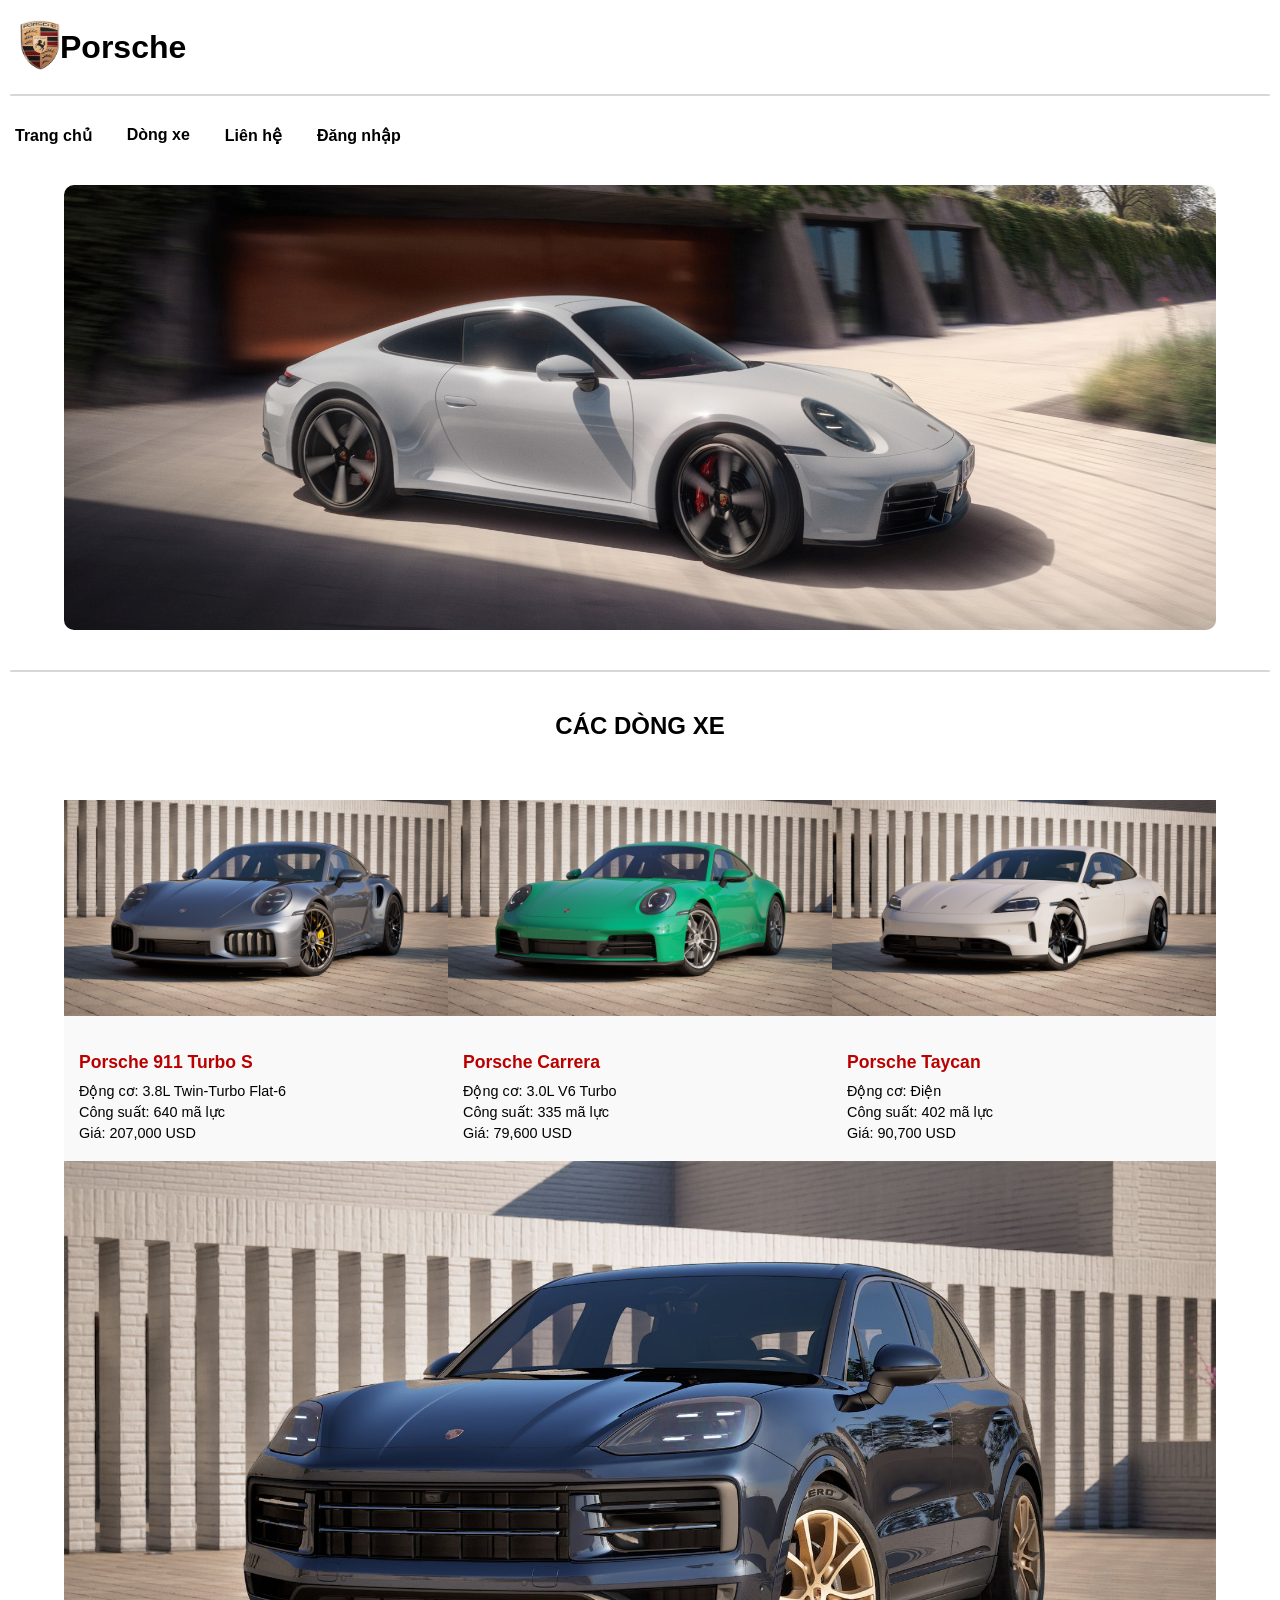
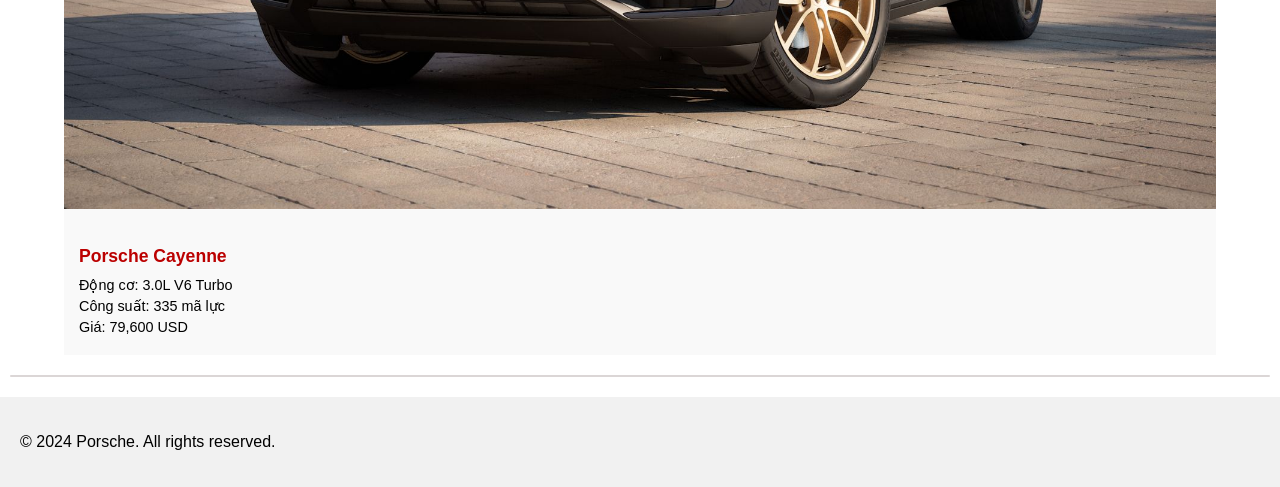
==== index.html @ 990bc904 "update web" ====
<!DOCTYPE html>
<html lang="vi">
<head>
  <meta charset="UTF-8">
  <meta name="viewport" content="width=device-width, initial-scale=1.0">
  <title>Porsche Showcase</title>
  <link rel="stylesheet" href="homedesign.css">
 
</head>
<body>
  <header>
   <div  class="logo"><a href="index.html">
    <img src="img/Porsche-Logo.png"></a>
    <a href="index.html"><h1>Porsche</h1></a>
    


</div>
    <div class="divider"></div>
    <ul class="menu">
      <li><a href="index.html">Trang chủ</a></li>
      <li class="dropdown">
        <a href="#">Dòng xe</a>
        <ul class="submenu">
          <li><a href="#">911 Carrera</a>
            <div class="carpreview">
              <img src="img/911-ngang.avif" alt="Porsche 911">
              <p>Động cơ: 3.0L Twin-Turbo Flat-6</p>
              <p>Công suất: 388 mã lực</p>
            </div>
          </li>
          <li><a href="#">911 Turbo S</a>
            <div class="carpreview">
              <img src="img/turboS-ngang.avif" alt="Porsche 911 Turbo S">
              <p>Động cơ: 3.8L Twin-Turbo Flat-6</p>
              <p>Công suất: 640 mã lực</p>
            </div>
          </li>
          <li><a href="#">Taycan</a>
            <div class="carpreview">
              <img src="img/taycan-ngang1.png" alt="Porsche Taycan">
              <p>Động cơ: Điện</p>
              <p>Công suất: 402 mã lực</p>
            </div>
          </li>
          <li><a href="#">Cayenne</a>
            <div class="carpreview">
              <img src="img/cayanne-ngang.avif" alt="Porsche Cayenne">
              <p>Động cơ: 3.0L V6 Turbo</p>
              <p>Công suất: 335 mã lực</p>
            </div>
          </li>
        </ul>
      </li>
      <li><a href="#">Liên hệ</a></li>
      <li><a href="login.html">Đăng nhập</a></li>
    </ul>
  </header>

  <section>
  <div id="SpecialCars">
  <img src="img/xe_noi_bat_911carreraS.jpg" alt="Porsche 911 Carrera">

  <div class="text-overlay">
    <h3>Porsche 911 Carrera</h3>
    <p>Động cơ: 3.0L Twin-Turbo Flat-6</p>
    <p>Công suất: 388 mã lực</p>
  </div>
</div>

  <div class="divider"></div>
<div class="header">CÁC DÒNG XE</div>
  <div class="show">
    
    <div class="car">
      <img src="img/911turbossss.jpg"  alt="Porsche 911 Turbo S">
      <div class="carinfo">
        <h3>Porsche 911 Turbo S</h3>
        <p>Động cơ: 3.8L Twin-Turbo Flat-6</p>
        <p>Công suất: 640 mã lực</p>
        <p>Giá: 207,000 USD</p>
        
      </div>
    </div>
    <div class="car">
      <img src="img/911carreraaa.jpg" alt="Porsche Cayenne">
      <div class="carinfo">
        <h3>Porsche Carrera</h3>
        <p>Động cơ: 3.0L V6 Turbo</p>
        <p>Công suất: 335 mã lực</p>
        <p>Giá: 79,600 USD</p>
        
      </div>
    </div>
    <div class="car">
      <img src="img/taycannnn.jpg" alt="Porsche Taycan">
      <div class="carinfo">
        <h3>Porsche Taycan</h3>
        <p>Động cơ: Điện</p>
        <p>Công suất: 402 mã lực</p>
        <p>Giá: 90,700 USD</p>
        
      </div>
    </div>

    <div class="car">
      <img src="img/cayanneeee.jpg" alt="Porsche Cayenne">
      <div class="carinfo">
        <h3>Porsche Cayenne</h3>
        <p>Động cơ: 3.0L V6 Turbo</p>
        <p>Công suất: 335 mã lực</p>
        <p>Giá: 79,600 USD</p>
        
      </div>
    </div>
    
    </div>
  </div>

  <div class="divider"></div>
  <footer>
    <p>&copy; 2024 Porsche. All rights reserved.</p>
  </footer>
  </section>
</body>
</html>
---- homedesign.css ----
body{
    font-family: Arial, Helvetica, sans-serif;
    margin: 0;
    padding: 0;
    
}

header{
    position: fixed;
    top: 0;
    left: 0;
    width: 100%;
    background: white;
    z-index: 1000;
}

/* LOGO */

.logo {
    display: flex;
    align-items: center;
    padding-top: 20px;
    padding-left: 20px;
}
.logo a{
    text-decoration: none;
    color: black;
}
.logo h1 {
  margin: 0;
  padding: 0;
}

.logo img {
    width: 40px;
    height: auto;
}


/* MENU */

.menu{
  list-style: none;
  display: flex;
  flex-wrap: wrap;
  padding: 0;
  margin: 0;

  
}

.menu li a{
  display: block;
  color: black;
  padding: 10px 15px;
  text-decoration: none;
  font-weight: bold;
  font-size: 1rem;
}

.menu li a:hover{
  color: red;
}

.menu li{
  position: relative;
  margin-right: 5px;
}

/* SUBMENU */

.submenu{
  display: none;
  position: absolute;
  background-color: white;
  list-style: none;
  padding: 5px;
  margin: 0;
  border-radius: 10px;
  min-width: 150px;
  text-align: center;
}

.dropdown:hover .submenu{
  display: block;
}

.submenu li {
  position: relative;
}

header, .menu {
  position: relative;
  z-index: 10;
}

/* PREVIEW XE */

.carpreview {
  display: none;
  position: absolute;
  top: 0;
  left: 100%;
  background: #fff;
  border: 1px solid #ccc;
  border-radius: 5px;
  padding: 10px;
  width: 250px;
}

.carpreview img {
  width: 100%;
}

.carpreview p {
  margin: 5px;
  font-size: 12px;
  color: #333;
}

.submenu li:hover .carpreview {
  display: block;
}

/* ĐƯỜNG KẺ */

.divider {
  height: 2px;
  background: rgb(219,214,214);
  margin: 20px 10px;
  border-radius: 2px;
}

/* XE NỔI BẬT */

#SpecialCars{
  position: relative;
  width: 90%;
  max-width: 1200px;
  margin: 30px auto 40px auto;
  overflow: hidden;
}

#SpecialCars img{
  width: 100%;
  border-radius: 10px;
  display: block;
  transition: transform 0.4s;
}

/* ZOOM XE */

#SpecialCars:hover img{
  transform: scale(1.05);
}

/* BOX THÔNG TIN */

.text-overlay{
  position: absolute;
  top: 50%;
  left: -300px;
  font-size: 70%;
  
  width: 300px;

  
  color: white;

  padding: 20px;
  border-radius: 10px;

  transition: 0.4s;
}

/* HOVER TRƯỢT BOX */

#SpecialCars:hover .text-overlay{
  left: 1px;
}

.text-overlay h3{
  margin-top: 0;
}

.text-overlay p{
  margin: 5px 0;
}

/* HEADER TITLE */

.header {
  text-align: center;
  padding: 20px;
  font-weight: bold;
  font-size: 150%;
  margin-bottom: 40px;
}

/* DANH SÁCH XE */

.show{
  display: flex;
  flex-wrap: wrap;
  justify-content: center;
  width: 90%;
  max-width: 1200px;
  margin: auto;
  
}

.car {
  flex: 1 1 300px;
  overflow: hidden;
  background: #f9f9f9;
  
  
  transition: transform 0.3s, box-shadow 0.3s;
}

.car:hover {
  transform: translateY(-5px);
  box-shadow: 0 8px 16px rgba(0,0,0,0.2);
}

.car img {
  width: 100%;
  height: auto;
  object-fit: cover;
}

.carinfo {
  padding: 15px;
}

.carinfo h3 {
  font-size: 1.1rem;
  margin-bottom: 10px;
  color: #b00;
}

.carinfo p {
  margin: 5px 0;
  font-size: 0.9rem;
}

/* FOOTER */

footer {
  text-align: left;
  padding: 20px;
  background: #f1f1f1;
}
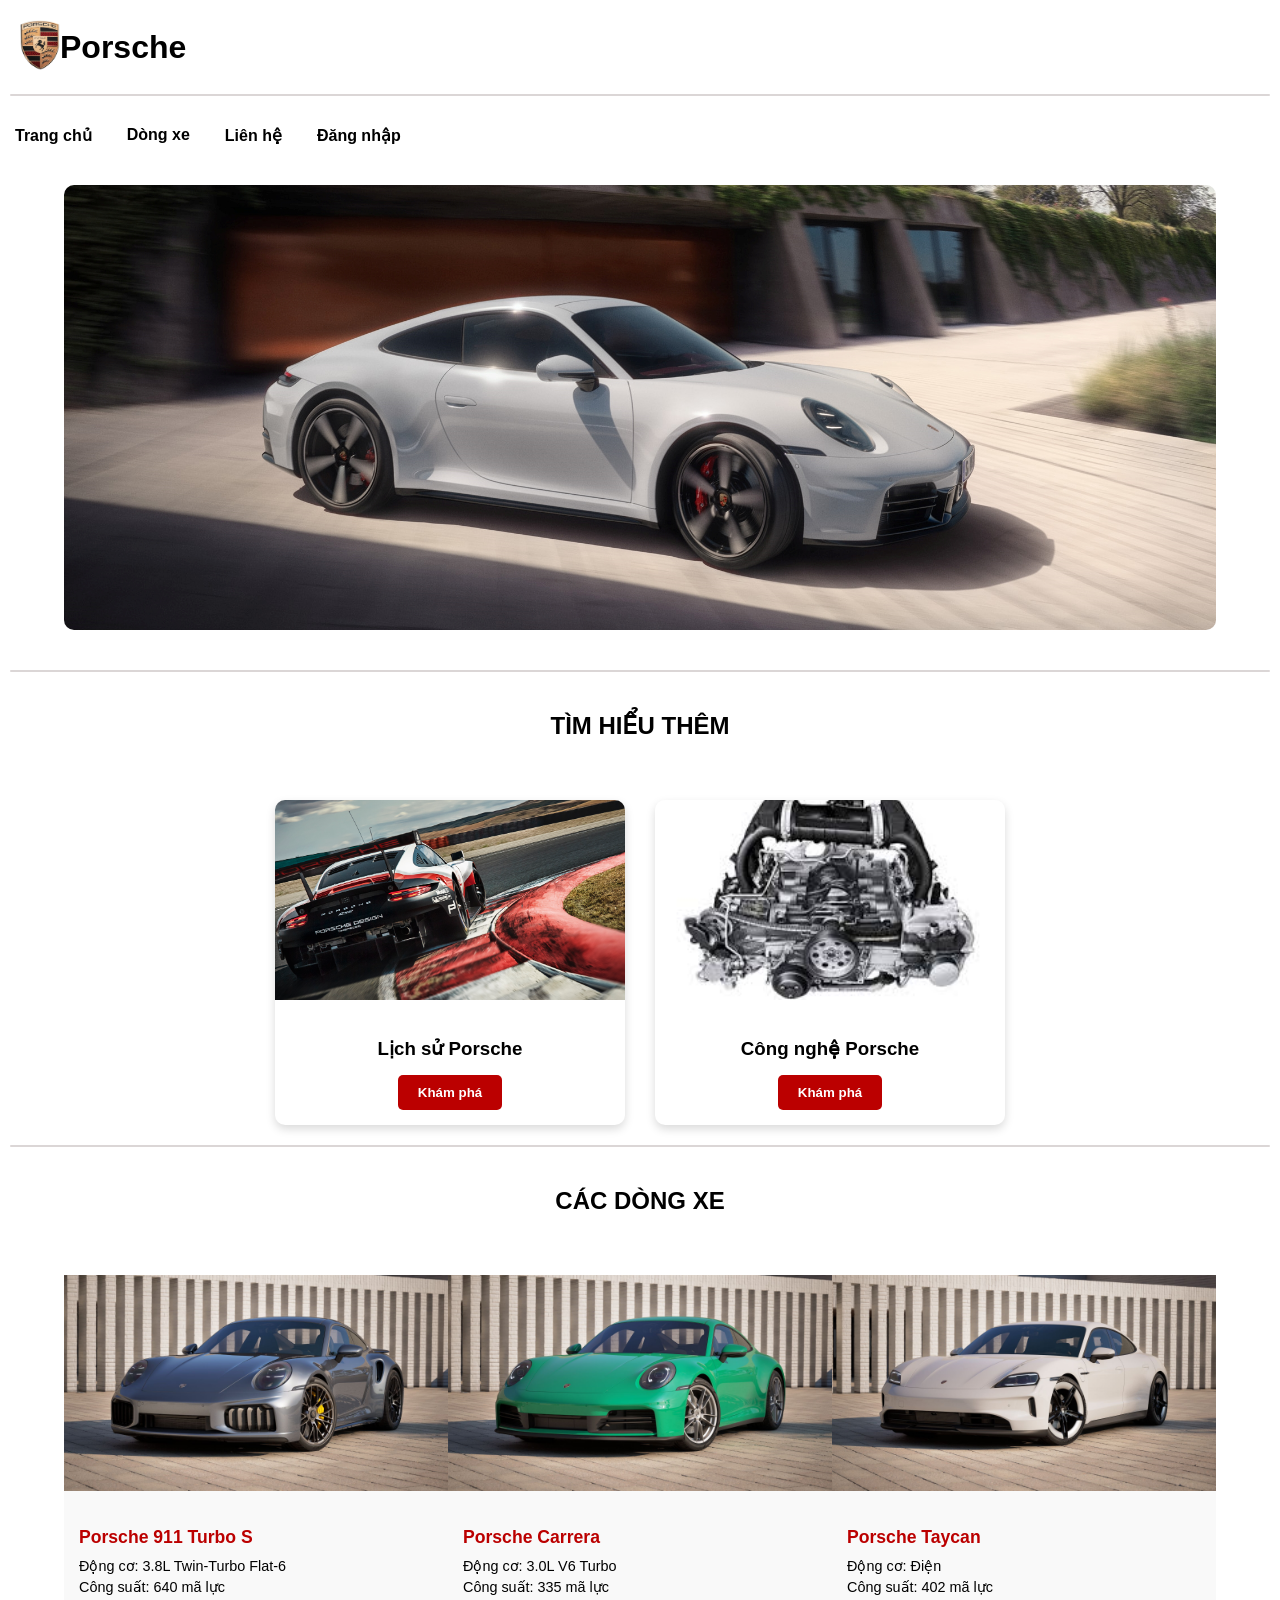
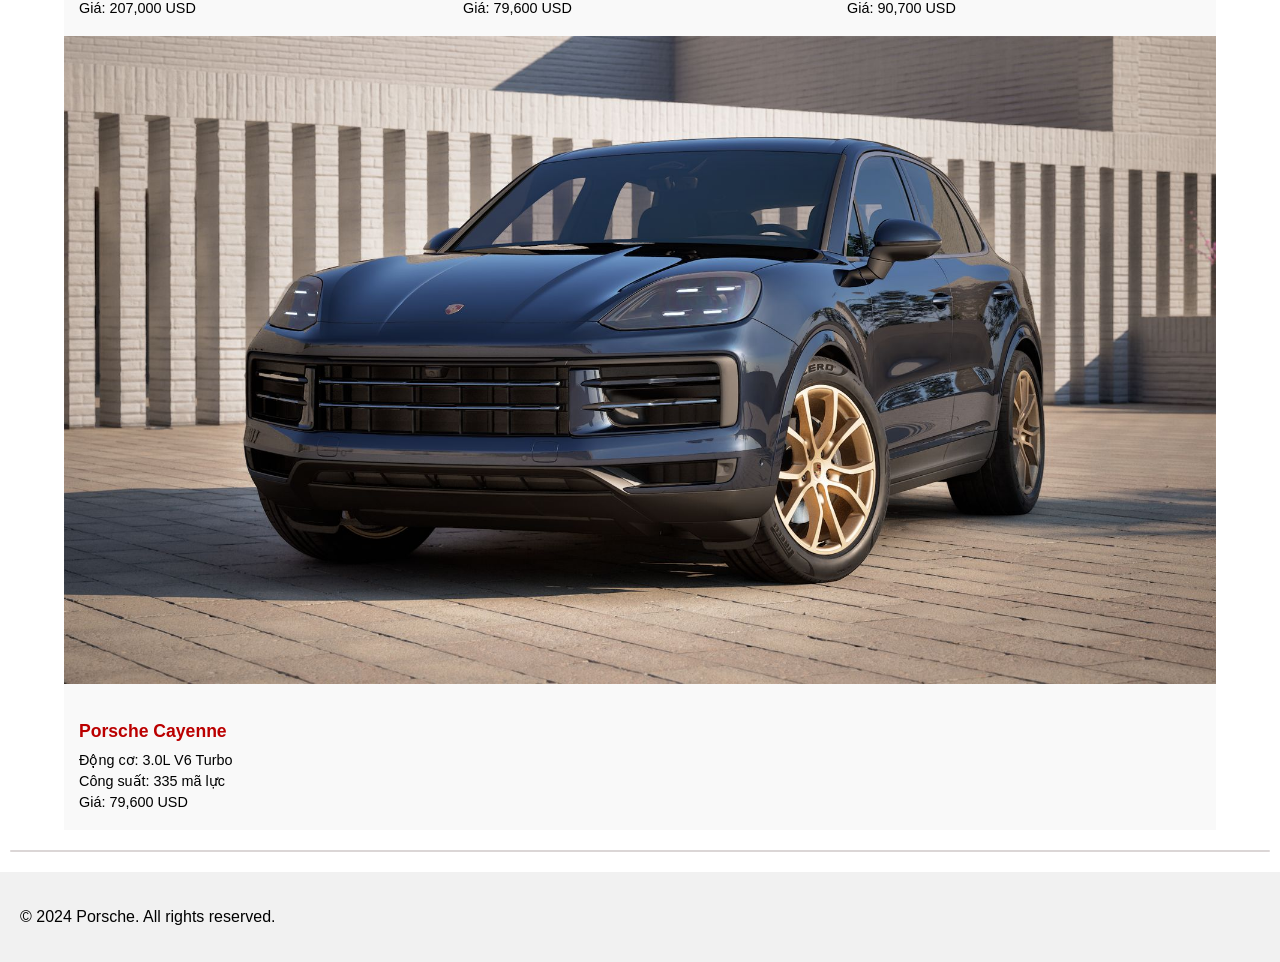
==== commit 801f42d1: "update web" ====
--- a/index.html
+++ b/index.html
@@ -22,28 +22,28 @@
       <li class="dropdown">
         <a href="#">Dòng xe</a>
         <ul class="submenu">
-          <li><a href="#">911 Carrera</a>
+          <li><a href="911carrera.html">911 Carrera</a>
             <div class="carpreview">
               <img src="img/911-ngang.avif" alt="Porsche 911">
               <p>Động cơ: 3.0L Twin-Turbo Flat-6</p>
               <p>Công suất: 388 mã lực</p>
             </div>
           </li>
-          <li><a href="#">911 Turbo S</a>
+          <li><a href="911turboS.html">911 Turbo S</a>
             <div class="carpreview">
               <img src="img/turboS-ngang.avif" alt="Porsche 911 Turbo S">
               <p>Động cơ: 3.8L Twin-Turbo Flat-6</p>
               <p>Công suất: 640 mã lực</p>
             </div>
           </li>
-          <li><a href="#">Taycan</a>
+          <li><a href="taycan.html">Taycan</a>
             <div class="carpreview">
               <img src="img/taycan-ngang1.png" alt="Porsche Taycan">
               <p>Động cơ: Điện</p>
               <p>Công suất: 402 mã lực</p>
             </div>
           </li>
-          <li><a href="#">Cayenne</a>
+          <li><a href="cayanne.html">Cayenne</a>
             <div class="carpreview">
               <img src="img/cayanne-ngang.avif" alt="Porsche Cayenne">
               <p>Động cơ: 3.0L V6 Turbo</p>
@@ -58,21 +58,43 @@
   </header>
 
   <section>
-  <div id="SpecialCars">
-  <img src="img/xe_noi_bat_911carreraS.jpg" alt="Porsche 911 Carrera">
+  <div id="SpecialCars"> <a href="911carrera.html">
+    <img src="img/xe_noi_bat_911carreraS.jpg" alt="Porsche 911 Carrera">
 
   <div class="text-overlay">
     <h3>Porsche 911 Carrera</h3>
     <p>Động cơ: 3.0L Twin-Turbo Flat-6</p>
     <p>Công suất: 388 mã lực</p>
   </div>
+  </a>
+  
 </div>
+  <div class="divider"></div>
+  <div class="header">TÌM HIỂU THÊM</div>
+  <div class="information">
 
+  <div class="subinfor">
+    <img src="img/history.jpg">
+    <div class="control">
+      <h3>Lịch sử Porsche</h3>
+      <button>Khám phá</button>
+    </div>
+  </div>
+
+  <div class="subinfor">
+    <img src="img/engine.jpg">
+    <div class="control">
+      <h3>Công nghệ Porsche</h3>
+      <button>Khám phá</button>
+    </div>
+  </div>
+
+</div>
   <div class="divider"></div>
 <div class="header">CÁC DÒNG XE</div>
   <div class="show">
     
-    <div class="car">
+    <div class="car"> <a href="911turboS.html">
       <img src="img/911turbossss.jpg"  alt="Porsche 911 Turbo S">
       <div class="carinfo">
         <h3>Porsche 911 Turbo S</h3>
@@ -81,8 +103,10 @@
         <p>Giá: 207,000 USD</p>
         
       </div>
+    </a>
+      
     </div>
-    <div class="car">
+    <div class="car"> <a href="911carrera.html">
       <img src="img/911carreraaa.jpg" alt="Porsche Cayenne">
       <div class="carinfo">
         <h3>Porsche Carrera</h3>
@@ -91,8 +115,10 @@
         <p>Giá: 79,600 USD</p>
         
       </div>
+    </a>
+      
     </div>
-    <div class="car">
+    <div class="car"> <a href="taycan.html">
       <img src="img/taycannnn.jpg" alt="Porsche Taycan">
       <div class="carinfo">
         <h3>Porsche Taycan</h3>
@@ -101,9 +127,11 @@
         <p>Giá: 90,700 USD</p>
         
       </div>
+    </a>
+      
     </div>
 
-    <div class="car">
+    <div class="car"> <a href="cayanne.html">
       <img src="img/cayanneeee.jpg" alt="Porsche Cayenne">
       <div class="carinfo">
         <h3>Porsche Cayenne</h3>
@@ -112,12 +140,15 @@
         <p>Giá: 79,600 USD</p>
         
       </div>
+    </a>
+      
     </div>
     
     </div>
   </div>
 
   <div class="divider"></div>
+
   <footer>
     <p>&copy; 2024 Porsche. All rights reserved.</p>
   </footer>
--- a/homedesign.css
+++ b/homedesign.css
@@ -77,7 +77,7 @@
   padding: 5px;
   margin: 0;
   border-radius: 10px;
-  min-width: 150px;
+  width: 135%;
   text-align: center;
 }
 
@@ -115,7 +115,7 @@
 .carpreview p {
   margin: 5px;
   font-size: 12px;
-  color: #333;
+  color: #000000;
 }
 
 .submenu li:hover .carpreview {
@@ -196,6 +196,61 @@
   font-size: 150%;
   margin-bottom: 40px;
 }
+.information{
+  display: flex;
+  justify-content: center;
+  gap: 30px;
+  width: 90%;
+  max-width: 1200px;
+  margin: auto;
+}
+
+.subinfor{
+  width: 350px;
+  border-radius: 10px;
+  overflow: hidden;
+  background: white;
+  box-shadow: 0 4px 10px rgba(0,0,0,0.15);
+  transition: transform 0.3s, box-shadow 0.3s;
+}
+
+.subinfor:hover{
+  transform: translateY(-5px);
+  box-shadow: 0 8px 20px rgba(0,0,0,0.25);
+}
+
+.subinfor img{
+  width: 100%;
+  height: 200px;
+  object-fit: cover;
+}
+
+.control{
+  padding: 15px;
+  text-align: center;
+}
+
+.control h3{
+  margin-bottom: 15px;
+}
+
+.control button{
+  padding: 10px 20px;
+  border: none;
+  background: #b00;
+  color: white;
+  border-radius: 5px;
+  cursor: pointer;
+  font-weight: bold;
+}
+
+.control button:hover{
+  background: black;
+}
+
+
+
+
 
 /* DANH SÁCH XE */
 
@@ -208,6 +263,11 @@
   margin: auto;
   
 }
+.show a
+{
+    text-decoration: none;
+    color: black;
+}
 
 .car {
   flex: 1 1 300px;
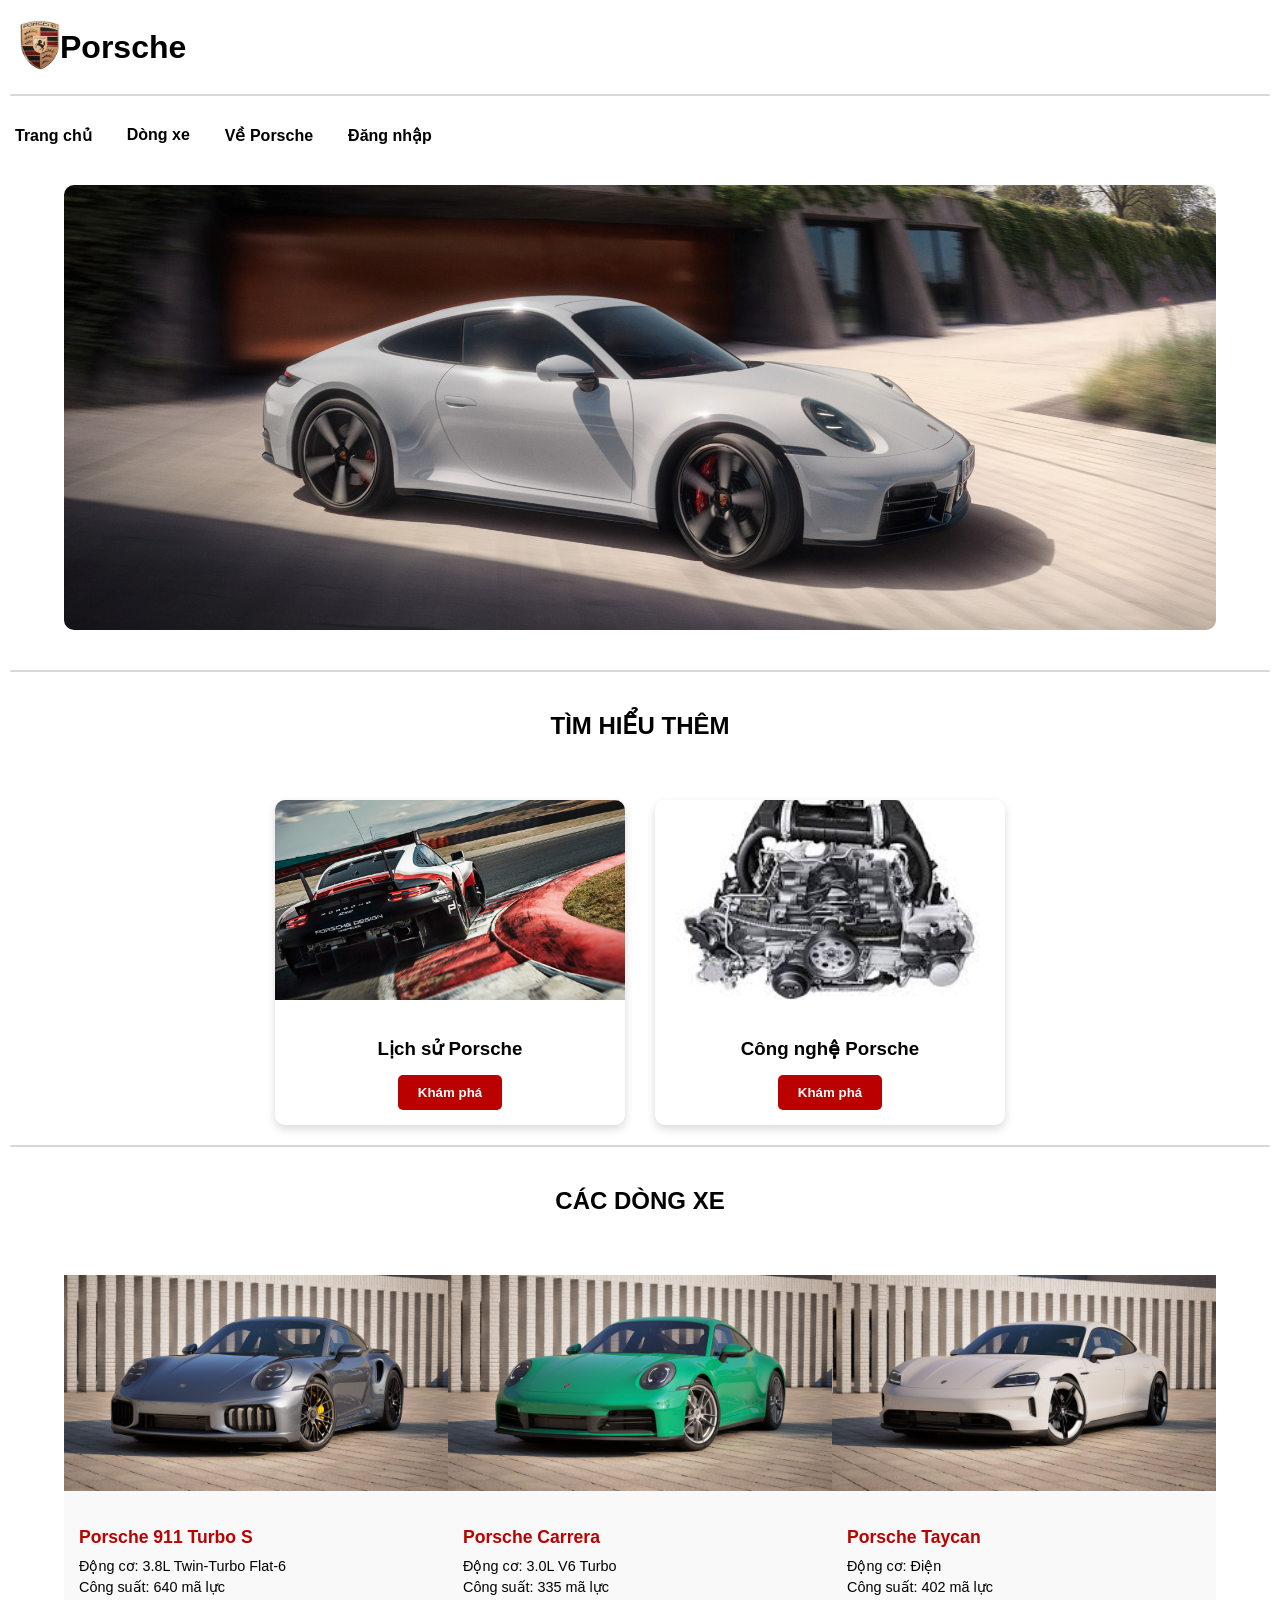
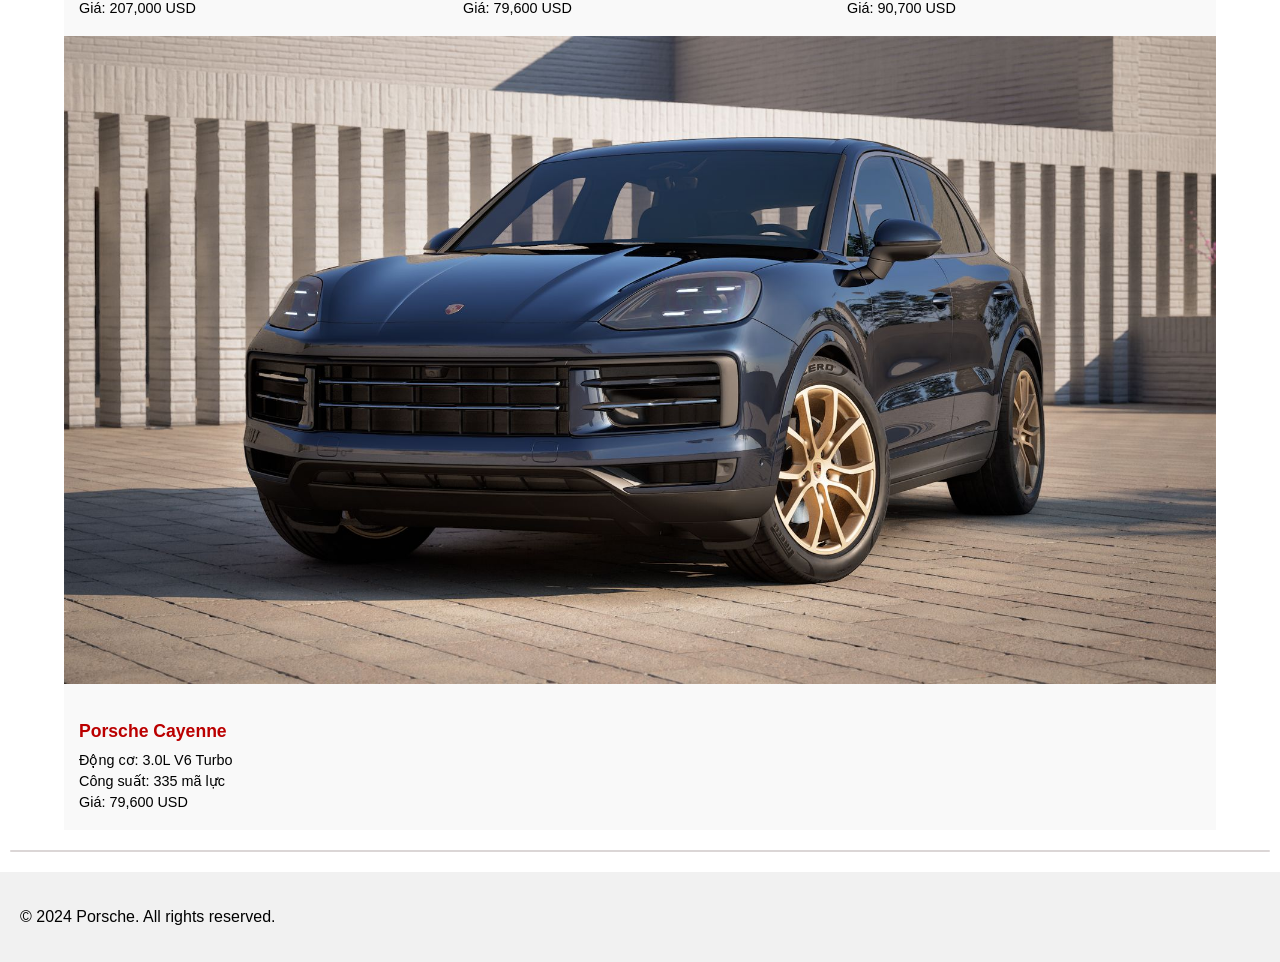
==== commit 79321b95: "update web new" ====
--- a/index.html
+++ b/index.html
@@ -8,7 +8,7 @@
  
 </head>
 <body>
-  <header>
+<header>
    <div  class="logo"><a href="index.html">
     <img src="img/Porsche-Logo.png"></a>
     <a href="index.html"><h1>Porsche</h1></a>
@@ -52,7 +52,19 @@
           </li>
         </ul>
       </li>
-      <li><a href="#">Liên hệ</a></li>
+      
+      <li class="dropdown">
+        <a href="#">Về Porsche</a>
+        <ul class="submenu">
+          <li><a href="history.html">Tìm hiểu thêm</a>
+            
+          </li>
+          <li ><a href="teachnology.html">Công nghệ</a>
+            
+          </li>
+          
+        </ul>
+      </li>
       <li><a href="login.html">Đăng nhập</a></li>
     </ul>
   </header>
@@ -77,7 +89,8 @@
     <img src="img/history.jpg">
     <div class="control">
       <h3>Lịch sử Porsche</h3>
-      <button>Khám phá</button>
+      <a href="history.html"><button>Khám phá</button></a>
+      
     </div>
   </div>
 
@@ -85,7 +98,7 @@
     <img src="img/engine.jpg">
     <div class="control">
       <h3>Công nghệ Porsche</h3>
-      <button>Khám phá</button>
+      <a href="teachnology.html"><button>Khám phá</button></a>
     </div>
   </div>
 
--- a/homedesign.css
+++ b/homedesign.css
@@ -5,13 +5,13 @@
     
 }
 
-header{
-    position: fixed;
-    top: 0;
-    left: 0;
-    width: 100%;
-    background: white;
-    z-index: 1000;
+header {
+  position: fixed;
+  top: 0;
+  left: 0;
+  width: 100%;
+  background: white;
+  z-index: 1000;
 }
 
 /* LOGO */
@@ -59,7 +59,8 @@
 }
 
 .menu li a:hover{
-  color: red;
+  
+  background-color: rgb(205, 205, 205);
 }
 
 .menu li{
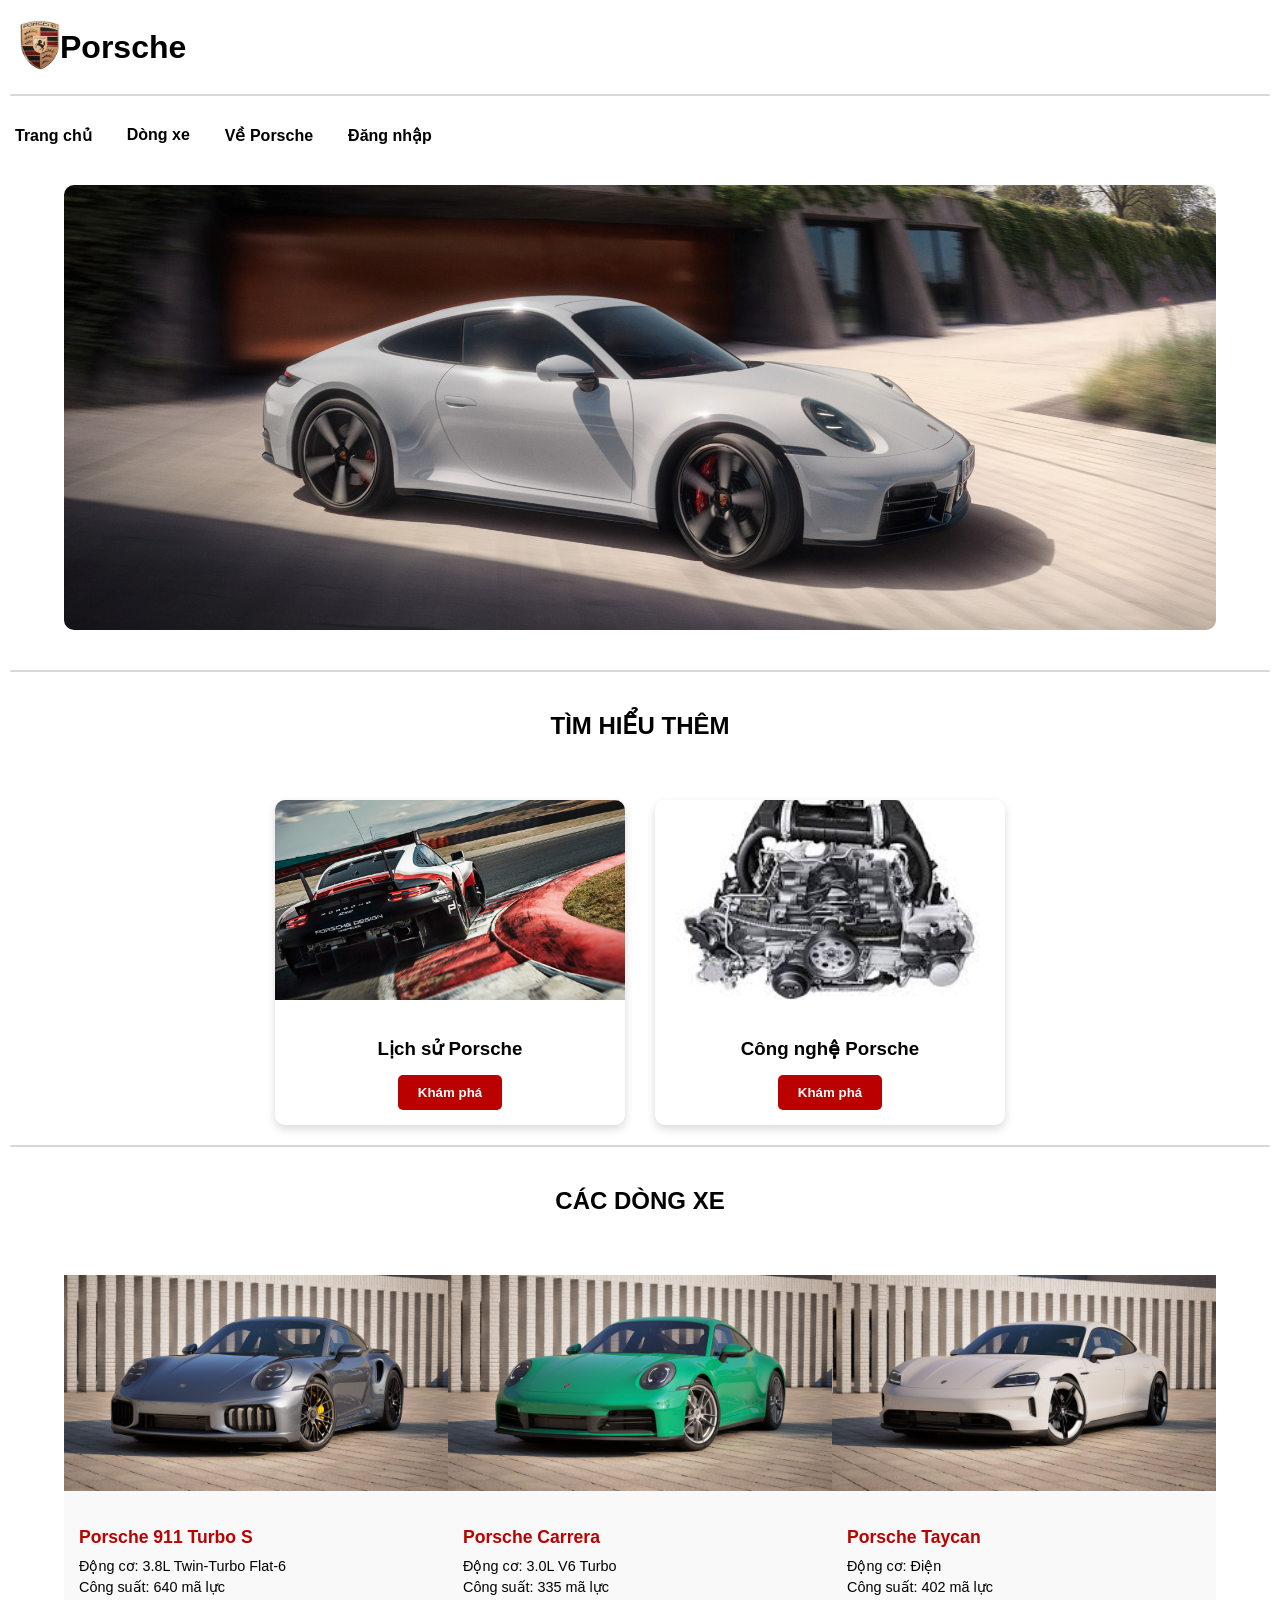
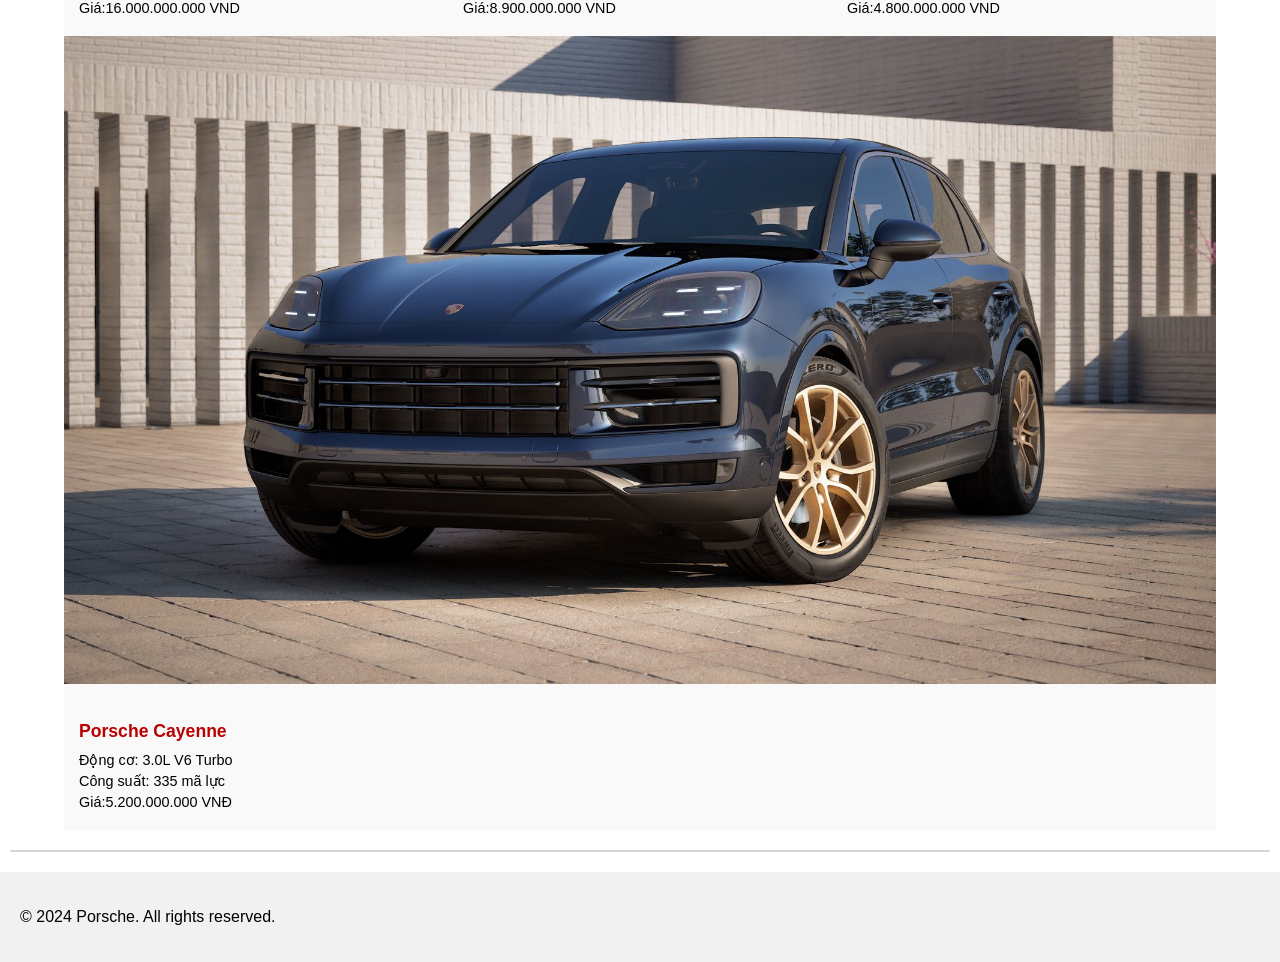
==== commit 53a9cba4: "update web new-1" ====
--- a/index.html
+++ b/index.html
@@ -9,6 +9,7 @@
 </head>
 <body>
 <header>
+  
    <div  class="logo"><a href="index.html">
     <img src="img/Porsche-Logo.png"></a>
     <a href="index.html"><h1>Porsche</h1></a>
@@ -113,7 +114,7 @@
         <h3>Porsche 911 Turbo S</h3>
         <p>Động cơ: 3.8L Twin-Turbo Flat-6</p>
         <p>Công suất: 640 mã lực</p>
-        <p>Giá: 207,000 USD</p>
+        <p>Giá:16.000.000.000 VND</p>
         
       </div>
     </a>
@@ -125,7 +126,7 @@
         <h3>Porsche Carrera</h3>
         <p>Động cơ: 3.0L V6 Turbo</p>
         <p>Công suất: 335 mã lực</p>
-        <p>Giá: 79,600 USD</p>
+        <p>Giá:8.900.000.000 VND</p>
         
       </div>
     </a>
@@ -137,7 +138,7 @@
         <h3>Porsche Taycan</h3>
         <p>Động cơ: Điện</p>
         <p>Công suất: 402 mã lực</p>
-        <p>Giá: 90,700 USD</p>
+        <p>Giá:4.800.000.000 VND</p>
         
       </div>
     </a>
@@ -150,7 +151,7 @@
         <h3>Porsche Cayenne</h3>
         <p>Động cơ: 3.0L V6 Turbo</p>
         <p>Công suất: 335 mã lực</p>
-        <p>Giá: 79,600 USD</p>
+        <p>Giá:5.200.000.000 VNĐ</p>
         
       </div>
     </a>
